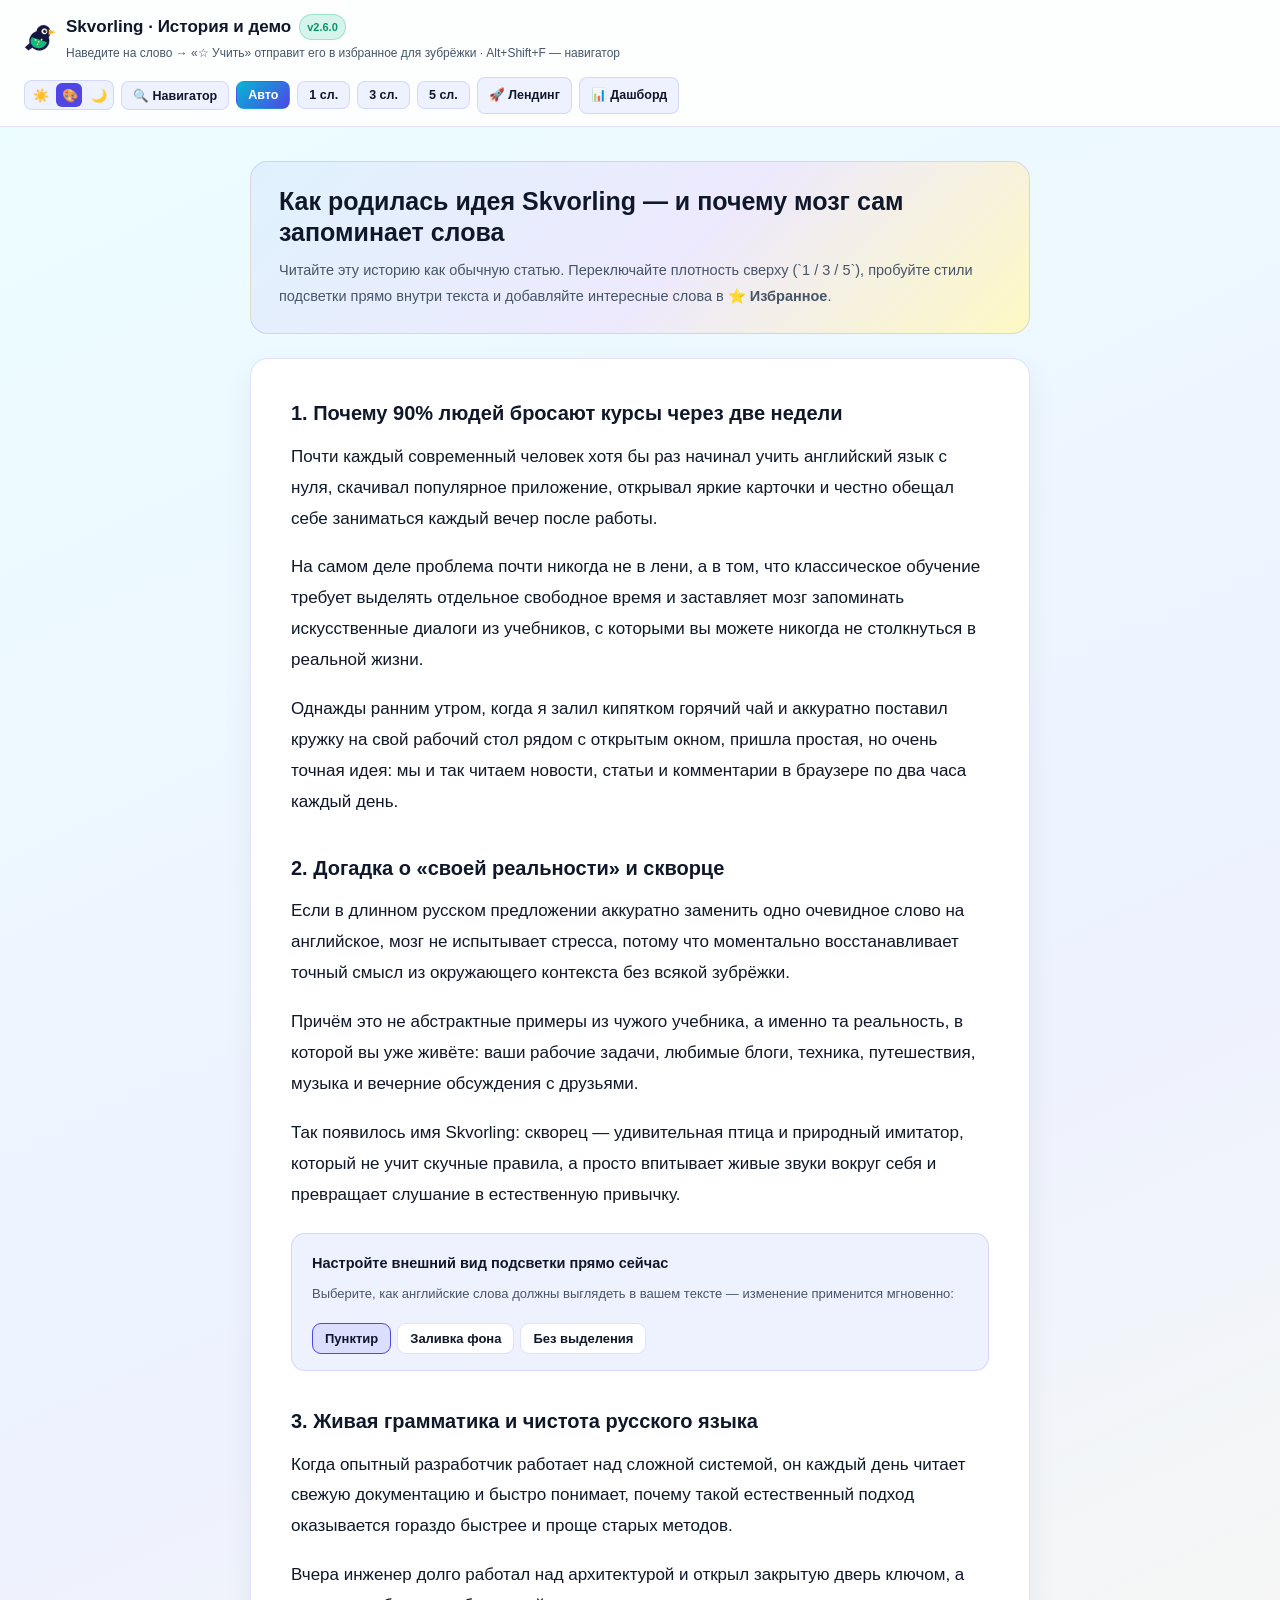
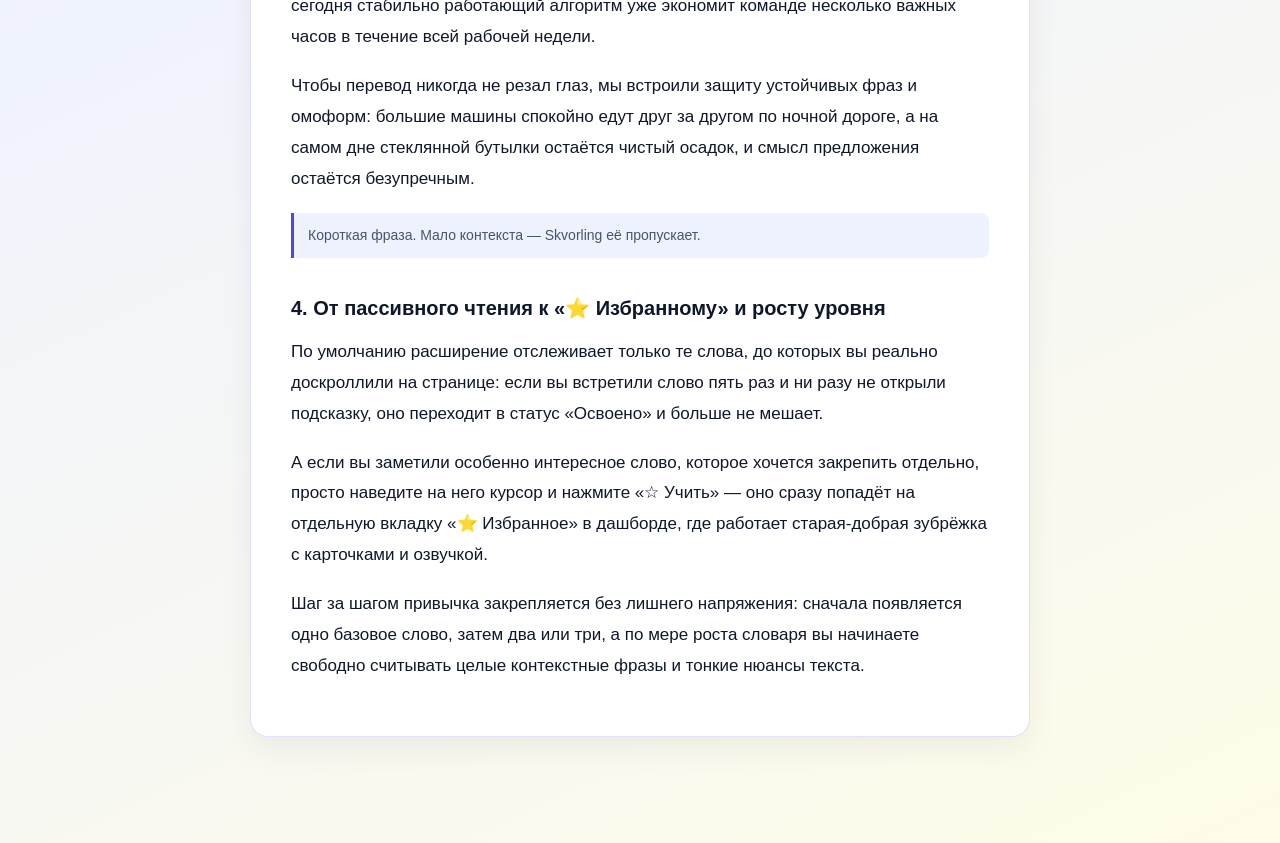
==== demo/demo.html @ 23ff7797 "Add files via upload" ====
<!DOCTYPE html>
<html lang="ru">
<head>
  <meta charset="UTF-8">
  <meta name="viewport" content="width=device-width, initial-scale=1.0">
  <title>Skvorling — История и живое демо</title>
  <link rel="stylesheet" href="../src/content.css">
  <style>
    :root {
      --bg: #060913; --bar: rgba(11, 17, 33, 0.9); --card: #11192e; --hero: linear-gradient(135deg, rgba(99,102,241,0.18), rgba(16,185,129,0.14));
      --text: #f8fafc; --muted: #94a3b8; --border: rgba(148,163,184,0.18); --accent: #6366f1; --btn: #18233f;
    }
    body[data-theme="light"] {
      --bg: #f8fafc; --bar: rgba(255,255,255,0.92); --card: #ffffff; --hero: #ffffff;
      --text: #0f172a; --muted: #475569; --border: rgba(15,23,42,0.10); --accent: #0f172a; --btn: #f1f5f9;
    }
    body[data-theme="colorful"] {
      --bg: linear-gradient(155deg, #ecfeff 0%, #eef2ff 50%, #fefce8 100%);
      --bar: rgba(255,255,255,0.88); --card: #ffffff;
      --hero: linear-gradient(135deg, #e0f2fe 0%, #ede9fe 55%, #fef9c3 100%);
      --text: #0f172a; --muted: #475569; --border: rgba(79,70,229,0.16); --accent: #4f46e5; --btn: #eef2ff;
    }
    * { box-sizing: border-box; }
    body {
      margin: 0; font-family: -apple-system, BlinkMacSystemFont, "Segoe UI", Roboto, Inter, sans-serif;
      background: var(--bg); color: var(--text); line-height: 1.82; font-size: 17px; min-height: 100vh;
      transition: background 0.25s ease, color 0.25s ease;
    }
    .topbar {
      background: var(--bar); backdrop-filter: blur(14px); color: var(--text); padding: 12px 24px;
      border-bottom: 1px solid var(--border);
      display: flex; align-items: center; justify-content: space-between; flex-wrap: wrap; gap: 12px;
      position: sticky; top: 0; z-index: 100;
    }
    .topbar-left { display: flex; align-items: center; gap: 10px; }
    .ver-pill {
      font-size: 11px; font-weight: 700; padding: 2px 7px; border-radius: 999px;
      background: rgba(16, 185, 129, 0.16); color: #059669; border: 1px solid rgba(16, 185, 129, 0.3);
    }
    body[data-theme="dark"] .ver-pill { color: #6ee7b7; }
    .controls { display: flex; align-items: center; gap: 7px; flex-wrap: wrap; font-size: 13px; }
    .pill-btn {
      background: var(--btn); border: 1px solid var(--border); color: var(--text);
      padding: 6px 11px; border-radius: 8px; cursor: pointer; font-size: 12.5px; font-weight: 600;
      text-decoration: none; transition: 0.15s;
    }
    .pill-btn:hover { border-color: var(--accent); }
    .pill-btn.active { background: var(--accent); border-color: transparent; color: #fff; }
    body[data-theme="colorful"] .pill-btn.active { background: linear-gradient(135deg, #06b6d4, #4f46e5); }
    .theme-mini { display: inline-flex; gap: 3px; padding: 2px; background: var(--btn); border: 1px solid var(--border); border-radius: 8px; }
    .theme-mini button { background: transparent; border: none; width: 26px; height: 24px; border-radius: 6px; cursor: pointer; font-size: 13px; }
    .theme-mini button.active { background: var(--accent); }
    .container { max-width: 820px; margin: 34px auto; padding: 0 20px 72px; }
    .hero {
      background: var(--hero); border: 1px solid var(--border);
      border-radius: 18px; padding: 24px 28px; margin-bottom: 24px;
    }
    .hero h1 { margin: 0 0 8px; font-size: 25px; line-height: 1.26; }
    .hero p { margin: 0; font-size: 14.5px; color: var(--muted); }
    article {
      background: var(--card); border: 1px solid var(--border);
      border-radius: 18px; padding: 36px 40px; box-shadow: 0 12px 32px rgba(15, 23, 42, 0.06);
    }
    article h2 { margin-top: 32px; margin-bottom: 10px; font-size: 20px; }
    article h2:first-child { margin-top: 0; }
    article p { margin: 0 0 18px; }
    .callout-widget {
      background: var(--btn); border: 1px solid var(--border); border-radius: 14px;
      padding: 16px 20px; margin: 22px 0;
      display: flex; align-items: center; justify-content: space-between; flex-wrap: wrap; gap: 14px;
    }
    .callout-widget strong { display: block; font-size: 14.5px; margin-bottom: 2px; }
    .callout-widget span { font-size: 13px; color: var(--muted); }
    .style-pills { display: flex; gap: 6px; flex-wrap: wrap; }
    .style-pick {
      background: var(--card); border: 1.5px solid var(--border); color: var(--text);
      padding: 7px 12px; border-radius: 9px; cursor: pointer; font-size: 13px; font-weight: 600;
      transition: 0.15s;
    }
    .style-pick.active { border-color: var(--accent); background: rgba(99, 102, 241, 0.14); }
    .short-note {
      background: var(--btn); border-left: 3px solid var(--accent); padding: 10px 14px;
      font-size: 14px; color: var(--muted); border-radius: 0 8px 8px 0; margin: 18px 0;
    }
  </style>
</head>
<body data-theme="colorful">
  <header class="topbar" translate="no">
    <div class="topbar-left">
      <img src="../icons/icon48.png" alt="Skvorling" width="32" height="32" style="display:block;">
      <div>
        <div style="display:flex;align-items:center;gap:8px;">
          <strong>Skvorling · История и демо</strong>
          <span class="ver-pill" data-skvorling-version>v2.6.0</span>
        </div>
        <div style="font-size: 12px; color: var(--muted);">Наведите на слово → «☆ Учить» отправит его в избранное для зубрёжки · Alt+Shift+F — навигатор</div>
      </div>
    </div>
    <div class="controls">
      <div class="theme-mini" id="demoThemeGroup" title="Тема оформления">
        <button type="button" data-theme="light">☀️</button>
        <button type="button" data-theme="colorful" class="active">🎨</button>
        <button type="button" data-theme="dark">🌙</button>
      </div>
      <button type="button" class="pill-btn" id="btnDemoNav">🔍 Навигатор</button>
      <button type="button" class="pill-btn" id="btnDemoAuto">Авто</button>
      <button type="button" class="pill-btn" data-density="1" data-cefr="A1">1 сл.</button>
      <button type="button" class="pill-btn" data-density="3" data-cefr="B1">3 сл.</button>
      <button type="button" class="pill-btn" data-density="5" data-cefr="C1">5 сл.</button>
      <a href="../landing/landing.html" class="pill-btn">🚀 Лендинг</a>
      <a href="../dashboard/dashboard.html" class="pill-btn">📊 Дашборд</a>
    </div>
  </header>

  <main class="container">
    <div class="hero" translate="no">
      <h1>Как родилась идея Skvorling — и почему мозг сам запоминает слова</h1>
      <p>Читайте эту историю как обычную статью. Переключайте плотность сверху (`1 / 3 / 5`), пробуйте стили подсветки прямо внутри текста и добавляйте интересные слова в <strong>⭐ Избранное</strong>.</p>
    </div>

    <article id="demoArticle">
      <h2>1. Почему 90% людей бросают курсы через две недели</h2>
      <p>Почти каждый современный человек хотя бы раз начинал учить английский язык с нуля, скачивал популярное приложение, открывал яркие карточки и честно обещал себе заниматься каждый вечер после работы.</p>
      <p>На самом деле проблема почти никогда не в лени, а в том, что классическое обучение требует выделять отдельное свободное время и заставляет мозг запоминать искусственные диалоги из учебников, с которыми вы можете никогда не столкнуться в реальной жизни.</p>
      <p>Однажды ранним утром, когда я залил кипятком горячий чай и аккуратно поставил кружку на свой рабочий стол рядом с открытым окном, пришла простая, но очень точная идея: мы и так читаем новости, статьи и комментарии в браузере по два часа каждый день.</p>

      <h2>2. Догадка о «своей реальности» и скворце</h2>
      <p>Если в длинном русском предложении аккуратно заменить одно очевидное слово на английское, мозг не испытывает стресса, потому что моментально восстанавливает точный смысл из окружающего контекста без всякой зубрёжки.</p>
      <p>Причём это не абстрактные примеры из чужого учебника, а именно та реальность, в которой вы уже живёте: ваши рабочие задачи, любимые блоги, техника, путешествия, музыка и вечерние обсуждения с друзьями.</p>
      <p>Так появилось имя Skvorling: скворец — удивительная птица и природный имитатор, который не учит скучные правила, а просто впитывает живые звуки вокруг себя и превращает слушание в естественную привычку.</p>

      <div class="callout-widget" translate="no">
        <div>
          <strong>Настройте внешний вид подсветки прямо сейчас</strong>
          <span>Выберите, как английские слова должны выглядеть в вашем тексте — изменение применится мгновенно:</span>
        </div>
        <div class="style-pills" id="inlineStyleGroup">
          <button type="button" class="style-pick" data-style="underline">Пунктир</button>
          <button type="button" class="style-pick" data-style="pill">Заливка фона</button>
          <button type="button" class="style-pick" data-style="minimal">Без выделения</button>
        </div>
      </div>

      <h2>3. Живая грамматика и чистота русского языка</h2>
      <p>Когда опытный разработчик работает над сложной системой, он каждый день читает свежую документацию и быстро понимает, почему такой естественный подход оказывается гораздо быстрее и проще старых методов.</p>
      <p>Вчера инженер долго работал над архитектурой и открыл закрытую дверь ключом, а сегодня стабильно работающий алгоритм уже экономит команде несколько важных часов в течение всей рабочей недели.</p>
      <p>Чтобы перевод никогда не резал глаз, мы встроили защиту устойчивых фраз и омоформ: большие машины спокойно едут друг за другом по ночной дороге, а на самом дне стеклянной бутылки остаётся чистый осадок, и смысл предложения остаётся безупречным.</p>

      <div class="short-note">Короткая фраза. Мало контекста — Skvorling её пропускает.</div>

      <h2>4. От пассивного чтения к «⭐ Избранному» и росту уровня</h2>
      <p>По умолчанию расширение отслеживает только те слова, до которых вы реально доскроллили на странице: если вы встретили слово пять раз и ни разу не открыли подсказку, оно переходит в статус «Освоено» и больше не мешает.</p>
      <p>А если вы заметили особенно интересное слово, которое хочется закрепить отдельно, просто наведите на него курсор и нажмите «☆ Учить» — оно сразу попадёт на отдельную вкладку «⭐ Избранное» в дашборде, где работает старая-добрая зубрёжка с карточками и озвучкой.</p>
      <p>Шаг за шагом привычка закрепляется без лишнего напряжения: сначала появляется одно базовое слово, затем два или три, а по мере роста словаря вы начинаете свободно считывать целые контекстные фразы и тонкие нюансы текста.</p>
    </article>
  </main>

  <script src="../src/version.js"></script>
  <script src="../src/dictionary.js"></script>
  <script src="../src/packs.js"></script>
  <script src="../src/nlp.js"></script>
  <script src="../src/storage.js"></script>
  <script src="../src/content.js"></script>
  <script src="demo.js"></script>
</body>
</html>
---- src/content.css ----
/* Kontext v2.0 In-Page Word Highlights, Isolated Floating Tooltip & Word Navigator */

.kontext-word {
  cursor: pointer;
  transition: background-color 0.18s ease, border-color 0.18s ease, box-shadow 0.2s ease;
  border-radius: 3px;
}

.kontext-style-underline .kontext-word {
  border-bottom: 1.5px dotted rgba(99, 102, 241, 0.72);
  padding-bottom: 0.5px;
}

.kontext-style-underline .kontext-word:hover {
  background-color: rgba(99, 102, 241, 0.12);
  border-bottom-style: solid;
}

.kontext-style-pill .kontext-word {
  background-color: rgba(99, 102, 241, 0.11);
  border-bottom: 1px solid rgba(99, 102, 241, 0.35);
  padding: 0 3px;
}

.kontext-style-pill .kontext-word:hover {
  background-color: rgba(99, 102, 241, 0.22);
}

.kontext-style-minimal .kontext-word {
  border-bottom: 1px dotted transparent;
}

.kontext-style-minimal .kontext-word:hover {
  border-bottom-color: rgba(99, 102, 241, 0.65);
  background-color: rgba(99, 102, 241, 0.08);
}

.kontext-word.kontext-mastered {
  border-bottom-color: rgba(16, 185, 129, 0.55) !important;
}

/* Active word focus ring when jumping via Word Navigator */
.kontext-word.kontext-nav-active {
  background-color: rgba(245, 158, 11, 0.28) !important;
  box-shadow: 0 0 0 2px rgba(245, 158, 11, 0.85);
  border-radius: 4px;
  padding: 0 3px;
}

/* Isolated Floating Tooltip */
#kontext-tooltip-root.kontext-tooltip {
  all: initial;
  position: fixed;
  z-index: 2147483647;
  width: 282px;
  box-sizing: border-box;
  font-family: -apple-system, BlinkMacSystemFont, "Segoe UI", Roboto, Inter, Helvetica, Arial, sans-serif;
  font-size: 13px;
  line-height: 1.45;
  color: #f8fafc;
  background: #0f172a;
  border: 1px solid rgba(148, 163, 184, 0.22);
  border-radius: 12px;
  padding: 12px 14px;
  box-shadow: 0 14px 36px rgba(2, 6, 23, 0.48), 0 2px 8px rgba(2, 6, 23, 0.25);
  animation: kontextFadeIn 0.14s ease-out;
}

@keyframes kontextFadeIn {
  from { opacity: 0; transform: translateY(3px); }
  to { opacity: 1; transform: translateY(0); }
}

#kontext-tooltip-root .kt-header {
  display: flex;
  align-items: center;
  justify-content: space-between;
  gap: 8px;
  margin-bottom: 6px;
}

#kontext-tooltip-root .kt-word-group {
  display: flex;
  align-items: baseline;
  gap: 6px;
  flex-wrap: wrap;
}

#kontext-tooltip-root .kt-badges {
  display: flex;
  align-items: center;
  gap: 4px;
  flex-shrink: 0;
}

#kontext-tooltip-root .kt-en {
  font-size: 16px;
  font-weight: 700;
  color: #ffffff;
  letter-spacing: -0.01em;
}

#kontext-tooltip-root .kt-ipa {
  font-size: 12px;
  color: #94a3b8;
  font-family: "Lucida Sans Unicode", "Segoe UI", sans-serif;
}

#kontext-tooltip-root .kt-badge {
  font-size: 10px;
  font-weight: 700;
  padding: 2px 6px;
  border-radius: 999px;
  letter-spacing: 0.03em;
}

#kontext-tooltip-root .kt-core { background: rgba(250, 204, 21, 0.18); color: #fde047; }
#kontext-tooltip-root .kt-level-A1 { background: rgba(16, 185, 129, 0.2); color: #6ee7b7; }
#kontext-tooltip-root .kt-level-A2 { background: rgba(56, 189, 248, 0.2); color: #7dd3fc; }
#kontext-tooltip-root .kt-level-B1 { background: rgba(99, 102, 241, 0.25); color: #a5b4fc; }
#kontext-tooltip-root .kt-level-B2 { background: rgba(245, 158, 11, 0.22); color: #fcd34d; }
#kontext-tooltip-root .kt-level-C1 { background: rgba(244, 63, 94, 0.22); color: #fda4af; }

#kontext-tooltip-root .kt-translation {
  display: flex;
  flex-direction: column;
  gap: 2px;
  margin-bottom: 8px;
}

#kontext-tooltip-root .kt-ru {
  font-size: 14px;
  font-weight: 600;
  color: #e2e8f0;
}

#kontext-tooltip-root .kt-lemma {
  font-size: 12px;
  font-weight: 400;
  color: #94a3b8;
}

#kontext-tooltip-root .kt-grammar {
  font-size: 11.5px;
  color: #38bdf8;
}

#kontext-tooltip-root .kt-cue {
  font-size: 11px;
  color: #a5b4fc;
  background: rgba(99, 102, 241, 0.14);
  border-radius: 6px;
  padding: 4px 8px;
  margin-bottom: 8px;
}

#kontext-tooltip-root .kt-progress-row {
  display: flex;
  align-items: center;
  gap: 8px;
  margin-bottom: 10px;
}

#kontext-tooltip-root .kt-bar {
  flex: 1;
  height: 5px;
  background: rgba(148, 163, 184, 0.2);
  border-radius: 999px;
  overflow: hidden;
}

#kontext-tooltip-root .kt-bar-fill {
  height: 100%;
  background: linear-gradient(90deg, #6366f1, #10b981);
  border-radius: 999px;
  transition: width 0.25s ease;
}

#kontext-tooltip-root .kt-status {
  font-size: 11px;
  color: #cbd5e1;
  white-space: nowrap;
}

#kontext-tooltip-root .kt-actions {
  display: flex;
  gap: 6px;
}

#kontext-tooltip-root .kt-btn {
  flex: 1;
  border: 1px solid rgba(148, 163, 184, 0.2);
  background: rgba(30, 41, 59, 0.9);
  color: #e2e8f0;
  font-family: inherit;
  font-size: 11.5px;
  font-weight: 500;
  padding: 5px 6px;
  border-radius: 7px;
  cursor: pointer;
  transition: background 0.15s ease, border-color 0.15s ease;
  text-align: center;
}

#kontext-tooltip-root .kt-btn:hover {
  background: rgba(51, 65, 85, 1);
  border-color: rgba(148, 163, 184, 0.45);
}

#kontext-tooltip-root .kt-btn-know:hover {
  background: rgba(16, 185, 129, 0.22);
  border-color: rgba(16, 185, 129, 0.5);
  color: #6ee7b7;
}

#kontext-tooltip-root .kt-btn-hide:hover {
  background: rgba(244, 63, 94, 0.2);
  border-color: rgba(244, 63, 94, 0.45);
  color: #fda4af;
}

/* Floating Word Navigator Bar (Ctrl+F style) */
#kontext-navigator-root.kontext-nav {
  all: initial;
  position: fixed;
  top: 16px;
  right: 20px;
  z-index: 2147483647;
  display: flex;
  align-items: center;
  gap: 6px;
  padding: 7px 10px;
  border-radius: 12px;
  background: rgba(15, 23, 42, 0.96);
  backdrop-filter: blur(8px);
  border: 1px solid rgba(148, 163, 184, 0.26);
  box-shadow: 0 12px 32px rgba(2, 6, 23, 0.48);
  font-family: -apple-system, BlinkMacSystemFont, "Segoe UI", Roboto, Inter, sans-serif;
  color: #f8fafc;
  font-size: 12.5px;
  user-select: none;
}

#kontext-navigator-root .kn-brand {
  width: 22px;
  height: 22px;
  border-radius: 6px;
  background: linear-gradient(135deg, #6366f1, #10b981);
  display: inline-flex;
  align-items: center;
  justify-content: center;
  font-weight: 800;
  font-size: 12px;
  color: #fff;
}

#kontext-navigator-root .kn-counter {
  font-weight: 700;
  font-variant-numeric: tabular-nums;
  min-width: 48px;
  text-align: center;
  color: #e2e8f0;
}

#kontext-navigator-root .kn-filter {
  background: rgba(99, 102, 241, 0.18);
  border: 1px solid rgba(99, 102, 241, 0.35);
  color: #c7d2fe;
  font-family: inherit;
  font-size: 11px;
  font-weight: 600;
  padding: 3px 8px;
  border-radius: 6px;
  cursor: pointer;
}

#kontext-navigator-root .kn-divider {
  width: 1px;
  height: 18px;
  background: rgba(148, 163, 184, 0.22);
  margin: 0 2px;
}

#kontext-navigator-root .kn-btn {
  background: rgba(30, 41, 59, 0.9);
  border: 1px solid rgba(148, 163, 184, 0.18);
  color: #e2e8f0;
  font-family: inherit;
  font-size: 12.5px;
  font-weight: 600;
  width: 28px;
  height: 26px;
  border-radius: 6px;
  cursor: pointer;
  display: inline-flex;
  align-items: center;
  justify-content: center;
  transition: background 0.14s ease, border-color 0.14s ease;
}

#kontext-navigator-root .kn-btn:hover {
  background: rgba(51, 65, 85, 1);
  border-color: rgba(165, 180, 252, 0.55);
}

#kontext-navigator-root .kn-close:hover {
  background: rgba(244, 63, 94, 0.25);
  color: #fda4af;
}

/* Starred (Active Study) Word & Tooltip Button (v2.6) */
.kontext-word.kontext-starred {
  border-bottom-color: rgba(245, 158, 11, 0.85) !important;
}
#kontext-tooltip-root .kt-btn-speak,
#kontext-tooltip-root .kt-btn-hide { flex: 0 0 34px; }
#kontext-tooltip-root .kt-btn-star.is-starred {
  background: rgba(245, 158, 11, 0.22);
  border-color: rgba(245, 158, 11, 0.55);
  color: #fde047;
}
#kontext-tooltip-root .kt-btn-star:hover {
  background: rgba(245, 158, 11, 0.18);
  border-color: rgba(245, 158, 11, 0.5);
  color: #fde047;
}
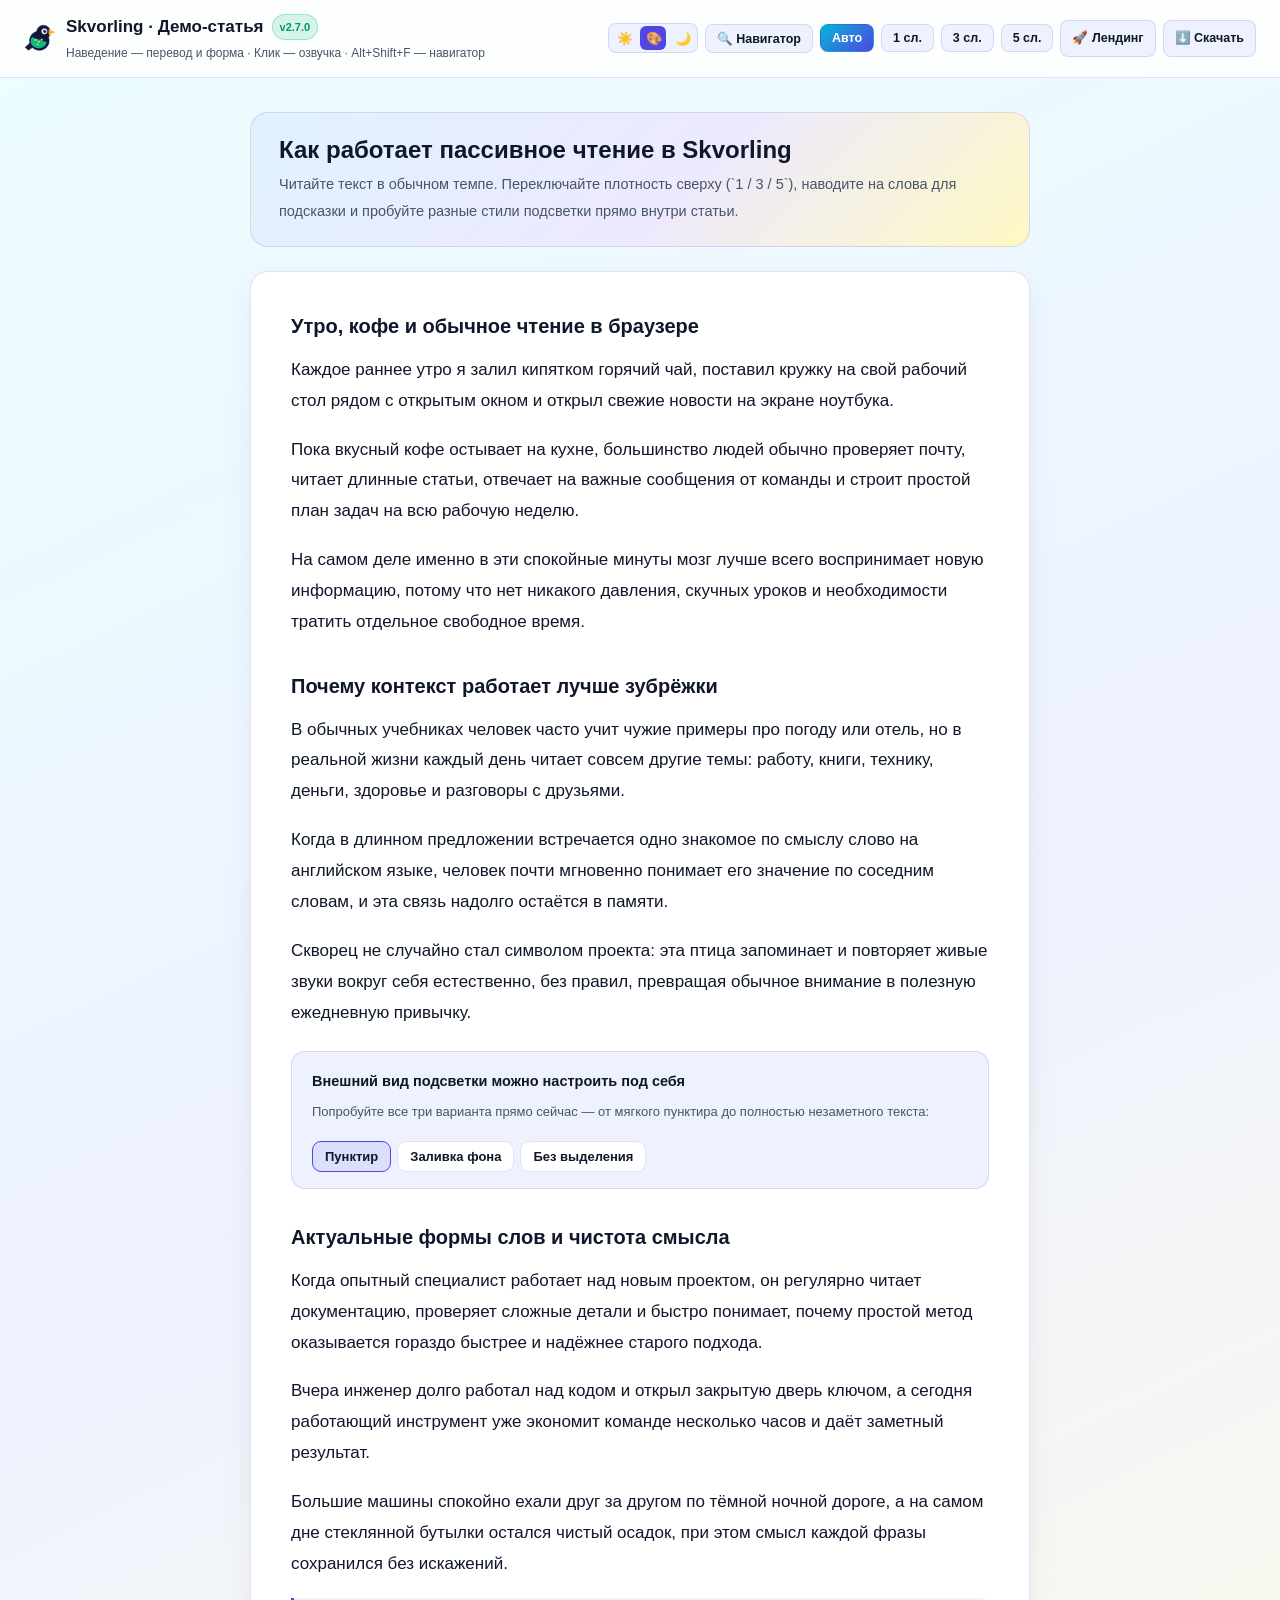
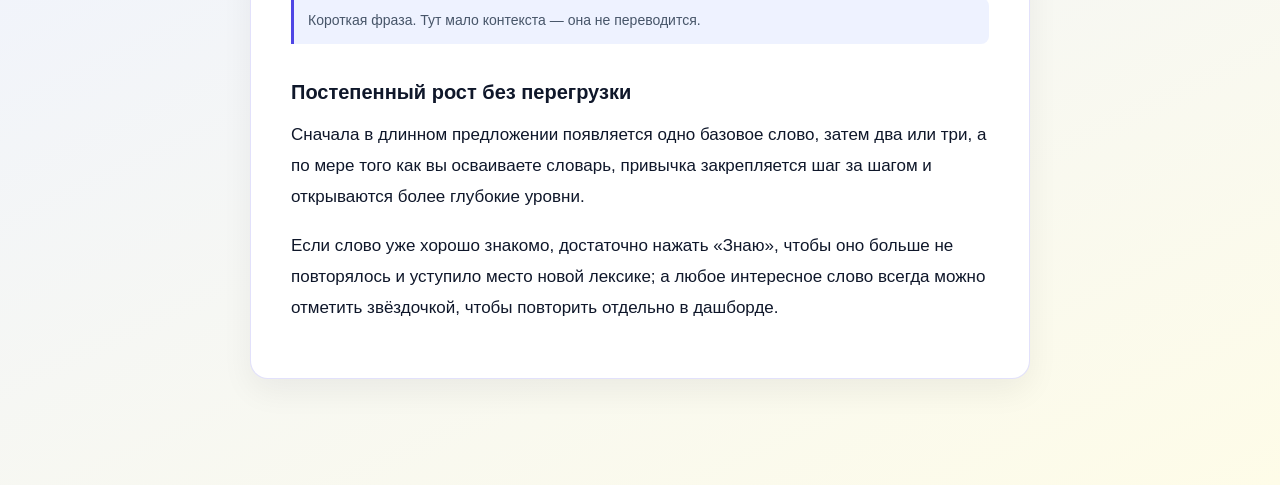
==== commit 72a30e1a: "Add files via upload" ====
--- a/demo/demo.html
+++ b/demo/demo.html
@@ -3,11 +3,12 @@
 <head>
   <meta charset="UTF-8">
   <meta name="viewport" content="width=device-width, initial-scale=1.0">
-  <title>Skvorling — История и живое демо</title>
+  <title>Skvorling — Демо-статья</title>
+  <link rel="icon" type="image/png" href="../icons/icon48.png">
   <link rel="stylesheet" href="../src/content.css">
   <style>
     :root {
-      --bg: #060913; --bar: rgba(11, 17, 33, 0.9); --card: #11192e; --hero: linear-gradient(135deg, rgba(99,102,241,0.18), rgba(16,185,129,0.14));
+      --bg: #060913; --bar: rgba(11, 17, 33, 0.9); --card: #11192e; --hero: linear-gradient(135deg, rgba(99,102,241,0.16), rgba(16,185,129,0.12));
       --text: #f8fafc; --muted: #94a3b8; --border: rgba(148,163,184,0.18); --accent: #6366f1; --btn: #18233f;
     }
     body[data-theme="light"] {
@@ -53,15 +54,15 @@
     .container { max-width: 820px; margin: 34px auto; padding: 0 20px 72px; }
     .hero {
       background: var(--hero); border: 1px solid var(--border);
-      border-radius: 18px; padding: 24px 28px; margin-bottom: 24px;
+      border-radius: 18px; padding: 22px 28px; margin-bottom: 24px;
     }
-    .hero h1 { margin: 0 0 8px; font-size: 25px; line-height: 1.26; }
+    .hero h1 { margin: 0 0 6px; font-size: 24px; line-height: 1.28; }
     .hero p { margin: 0; font-size: 14.5px; color: var(--muted); }
     article {
       background: var(--card); border: 1px solid var(--border);
       border-radius: 18px; padding: 36px 40px; box-shadow: 0 12px 32px rgba(15, 23, 42, 0.06);
     }
-    article h2 { margin-top: 32px; margin-bottom: 10px; font-size: 20px; }
+    article h2 { margin-top: 30px; margin-bottom: 10px; font-size: 20px; }
     article h2:first-child { margin-top: 0; }
     article p { margin: 0 0 18px; }
     .callout-widget {
@@ -90,10 +91,10 @@
       <img src="../icons/icon48.png" alt="Skvorling" width="32" height="32" style="display:block;">
       <div>
         <div style="display:flex;align-items:center;gap:8px;">
-          <strong>Skvorling · История и демо</strong>
-          <span class="ver-pill" data-skvorling-version>v2.6.0</span>
+          <strong>Skvorling · Демо-статья</strong>
+          <span class="ver-pill" data-skvorling-version>v2.7.0</span>
         </div>
-        <div style="font-size: 12px; color: var(--muted);">Наведите на слово → «☆ Учить» отправит его в избранное для зубрёжки · Alt+Shift+F — навигатор</div>
+        <div style="font-size: 12px; color: var(--muted);">Наведение — перевод и форма · Клик — озвучка · Alt+Shift+F — навигатор</div>
       </div>
     </div>
     <div class="controls">
@@ -107,32 +108,32 @@
       <button type="button" class="pill-btn" data-density="1" data-cefr="A1">1 сл.</button>
       <button type="button" class="pill-btn" data-density="3" data-cefr="B1">3 сл.</button>
       <button type="button" class="pill-btn" data-density="5" data-cefr="C1">5 сл.</button>
-      <a href="../landing/landing.html" class="pill-btn">🚀 Лендинг</a>
-      <a href="../dashboard/dashboard.html" class="pill-btn">📊 Дашборд</a>
+      <a href="../index.html" class="pill-btn">🚀 Лендинг</a>
+      <a href="../index.html#install" class="pill-btn">⬇️ Скачать</a>
     </div>
   </header>
 
   <main class="container">
     <div class="hero" translate="no">
-      <h1>Как родилась идея Skvorling — и почему мозг сам запоминает слова</h1>
-      <p>Читайте эту историю как обычную статью. Переключайте плотность сверху (`1 / 3 / 5`), пробуйте стили подсветки прямо внутри текста и добавляйте интересные слова в <strong>⭐ Избранное</strong>.</p>
+      <h1>Как работает пассивное чтение в Skvorling</h1>
+      <p>Читайте текст в обычном темпе. Переключайте плотность сверху (`1 / 3 / 5`), наводите на слова для подсказки и пробуйте разные стили подсветки прямо внутри статьи.</p>
     </div>
 
     <article id="demoArticle">
-      <h2>1. Почему 90% людей бросают курсы через две недели</h2>
-      <p>Почти каждый современный человек хотя бы раз начинал учить английский язык с нуля, скачивал популярное приложение, открывал яркие карточки и честно обещал себе заниматься каждый вечер после работы.</p>
-      <p>На самом деле проблема почти никогда не в лени, а в том, что классическое обучение требует выделять отдельное свободное время и заставляет мозг запоминать искусственные диалоги из учебников, с которыми вы можете никогда не столкнуться в реальной жизни.</p>
-      <p>Однажды ранним утром, когда я залил кипятком горячий чай и аккуратно поставил кружку на свой рабочий стол рядом с открытым окном, пришла простая, но очень точная идея: мы и так читаем новости, статьи и комментарии в браузере по два часа каждый день.</p>
+      <h2>Утро, кофе и обычное чтение в браузере</h2>
+      <p>Каждое раннее утро я залил кипятком горячий чай, поставил кружку на свой рабочий стол рядом с открытым окном и открыл свежие новости на экране ноутбука.</p>
+      <p>Пока вкусный кофе остывает на кухне, большинство людей обычно проверяет почту, читает длинные статьи, отвечает на важные сообщения от команды и строит простой план задач на всю рабочую неделю.</p>
+      <p>На самом деле именно в эти спокойные минуты мозг лучше всего воспринимает новую информацию, потому что нет никакого давления, скучных уроков и необходимости тратить отдельное свободное время.</p>
 
-      <h2>2. Догадка о «своей реальности» и скворце</h2>
-      <p>Если в длинном русском предложении аккуратно заменить одно очевидное слово на английское, мозг не испытывает стресса, потому что моментально восстанавливает точный смысл из окружающего контекста без всякой зубрёжки.</p>
-      <p>Причём это не абстрактные примеры из чужого учебника, а именно та реальность, в которой вы уже живёте: ваши рабочие задачи, любимые блоги, техника, путешествия, музыка и вечерние обсуждения с друзьями.</p>
-      <p>Так появилось имя Skvorling: скворец — удивительная птица и природный имитатор, который не учит скучные правила, а просто впитывает живые звуки вокруг себя и превращает слушание в естественную привычку.</p>
+      <h2>Почему контекст работает лучше зубрёжки</h2>
+      <p>В обычных учебниках человек часто учит чужие примеры про погоду или отель, но в реальной жизни каждый день читает совсем другие темы: работу, книги, технику, деньги, здоровье и разговоры с друзьями.</p>
+      <p>Когда в длинном предложении встречается одно знакомое по смыслу слово на английском языке, человек почти мгновенно понимает его значение по соседним словам, и эта связь надолго остаётся в памяти.</p>
+      <p>Скворец не случайно стал символом проекта: эта птица запоминает и повторяет живые звуки вокруг себя естественно, без правил, превращая обычное внимание в полезную ежедневную привычку.</p>
 
       <div class="callout-widget" translate="no">
         <div>
-          <strong>Настройте внешний вид подсветки прямо сейчас</strong>
-          <span>Выберите, как английские слова должны выглядеть в вашем тексте — изменение применится мгновенно:</span>
+          <strong>Внешний вид подсветки можно настроить под себя</strong>
+          <span>Попробуйте все три варианта прямо сейчас — от мягкого пунктира до полностью незаметного текста:</span>
         </div>
         <div class="style-pills" id="inlineStyleGroup">
           <button type="button" class="style-pick" data-style="underline">Пунктир</button>
@@ -141,17 +142,16 @@
         </div>
       </div>
 
-      <h2>3. Живая грамматика и чистота русского языка</h2>
-      <p>Когда опытный разработчик работает над сложной системой, он каждый день читает свежую документацию и быстро понимает, почему такой естественный подход оказывается гораздо быстрее и проще старых методов.</p>
-      <p>Вчера инженер долго работал над архитектурой и открыл закрытую дверь ключом, а сегодня стабильно работающий алгоритм уже экономит команде несколько важных часов в течение всей рабочей недели.</p>
-      <p>Чтобы перевод никогда не резал глаз, мы встроили защиту устойчивых фраз и омоформ: большие машины спокойно едут друг за другом по ночной дороге, а на самом дне стеклянной бутылки остаётся чистый осадок, и смысл предложения остаётся безупречным.</p>
+      <h2>Актуальные формы слов и чистота смысла</h2>
+      <p>Когда опытный специалист работает над новым проектом, он регулярно читает документацию, проверяет сложные детали и быстро понимает, почему простой метод оказывается гораздо быстрее и надёжнее старого подхода.</p>
+      <p>Вчера инженер долго работал над кодом и открыл закрытую дверь ключом, а сегодня работающий инструмент уже экономит команде несколько часов и даёт заметный результат.</p>
+      <p>Большие машины спокойно ехали друг за другом по тёмной ночной дороге, а на самом дне стеклянной бутылки остался чистый осадок, при этом смысл каждой фразы сохранился без искажений.</p>
 
-      <div class="short-note">Короткая фраза. Мало контекста — Skvorling её пропускает.</div>
+      <div class="short-note">Короткая фраза. Тут мало контекста — она не переводится.</div>
 
-      <h2>4. От пассивного чтения к «⭐ Избранному» и росту уровня</h2>
-      <p>По умолчанию расширение отслеживает только те слова, до которых вы реально доскроллили на странице: если вы встретили слово пять раз и ни разу не открыли подсказку, оно переходит в статус «Освоено» и больше не мешает.</p>
-      <p>А если вы заметили особенно интересное слово, которое хочется закрепить отдельно, просто наведите на него курсор и нажмите «☆ Учить» — оно сразу попадёт на отдельную вкладку «⭐ Избранное» в дашборде, где работает старая-добрая зубрёжка с карточками и озвучкой.</p>
-      <p>Шаг за шагом привычка закрепляется без лишнего напряжения: сначала появляется одно базовое слово, затем два или три, а по мере роста словаря вы начинаете свободно считывать целые контекстные фразы и тонкие нюансы текста.</p>
+      <h2>Постепенный рост без перегрузки</h2>
+      <p>Сначала в длинном предложении появляется одно базовое слово, затем два или три, а по мере того как вы осваиваете словарь, привычка закрепляется шаг за шагом и открываются более глубокие уровни.</p>
+      <p>Если слово уже хорошо знакомо, достаточно нажать «Знаю», чтобы оно больше не повторялось и уступило место новой лексике; а любое интересное слово всегда можно отметить звёздочкой, чтобы повторить отдельно в дашборде.</p>
     </article>
   </main>
 
--- a/src/content.css
+++ b/src/content.css
@@ -324,3 +324,7 @@
   border-color: rgba(245, 158, 11, 0.5);
   color: #fde047;
 }
+
+/* v2.7 Non-jumping single-line tooltip action buttons */
+#kontext-tooltip-root .kt-btn { white-space: nowrap; }
+#kontext-tooltip-root .kt-btn-star { flex: 0 0 38px; font-size: 13px; }
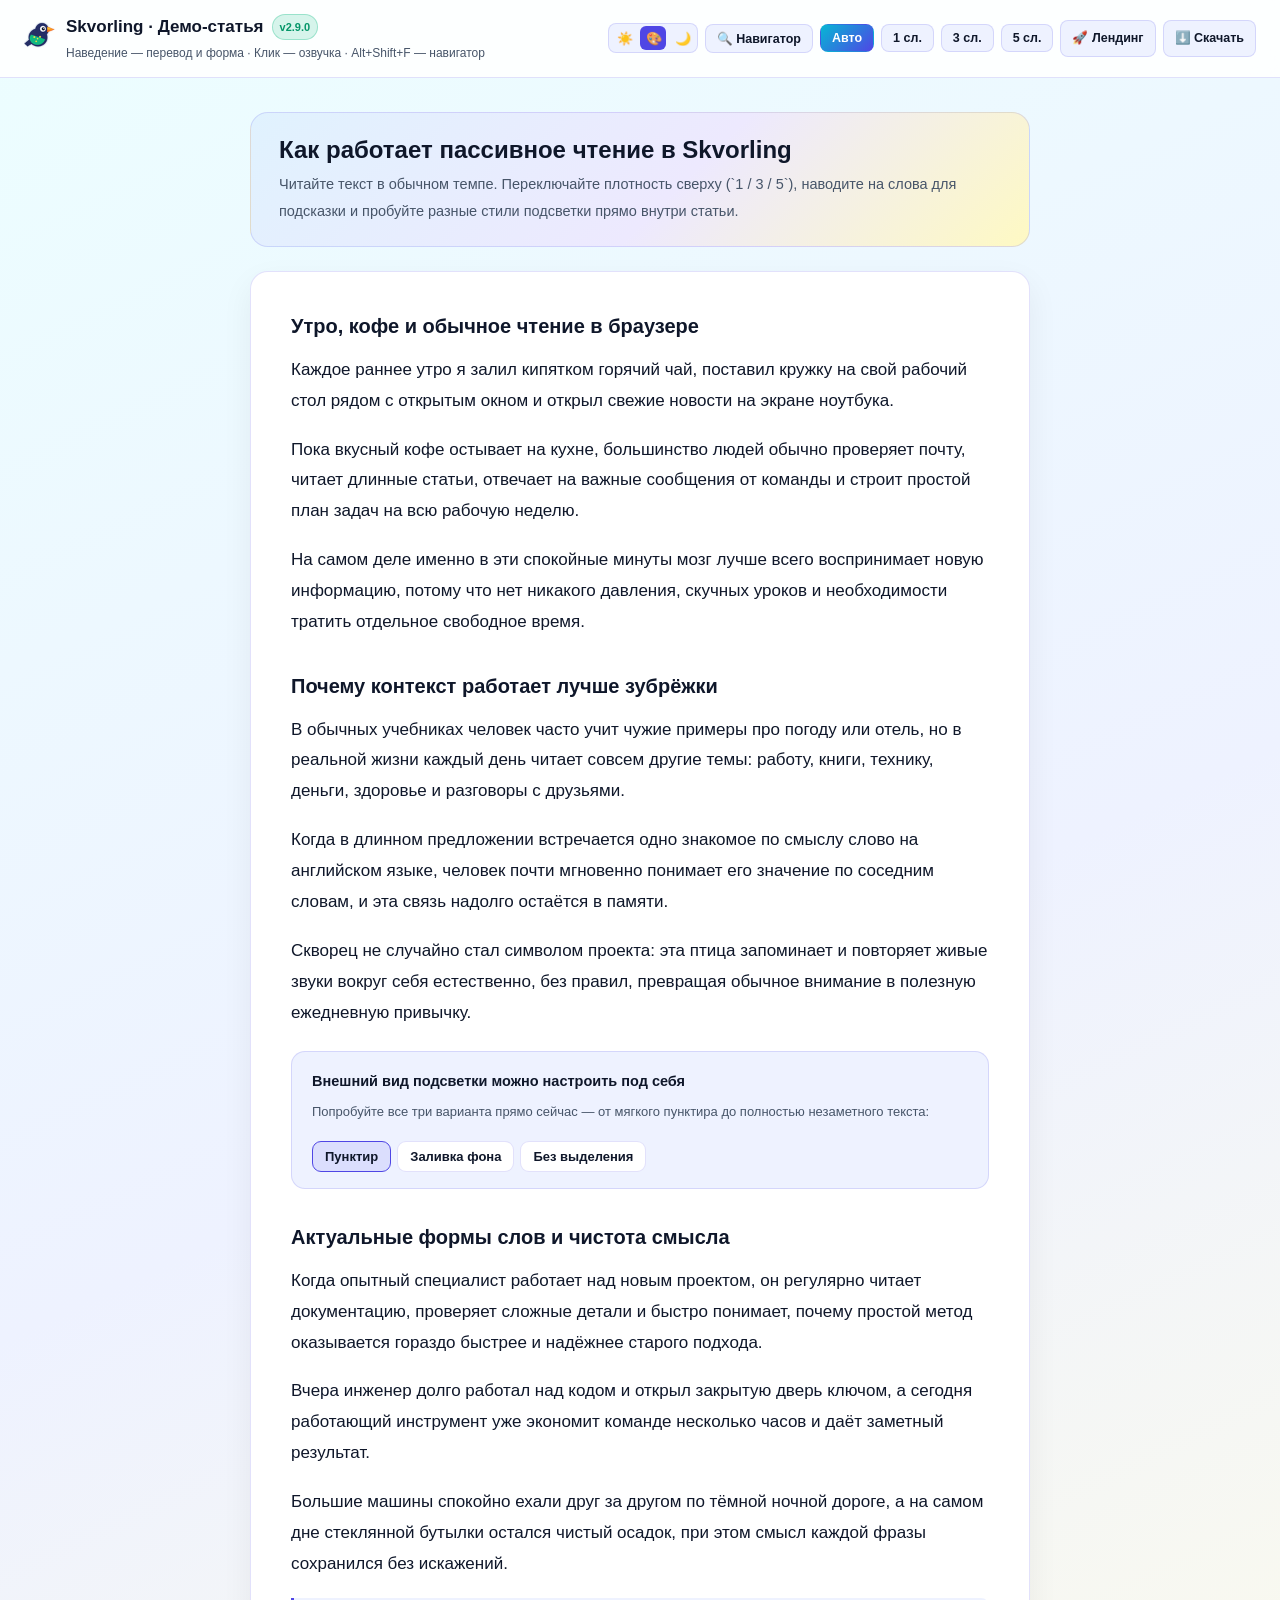
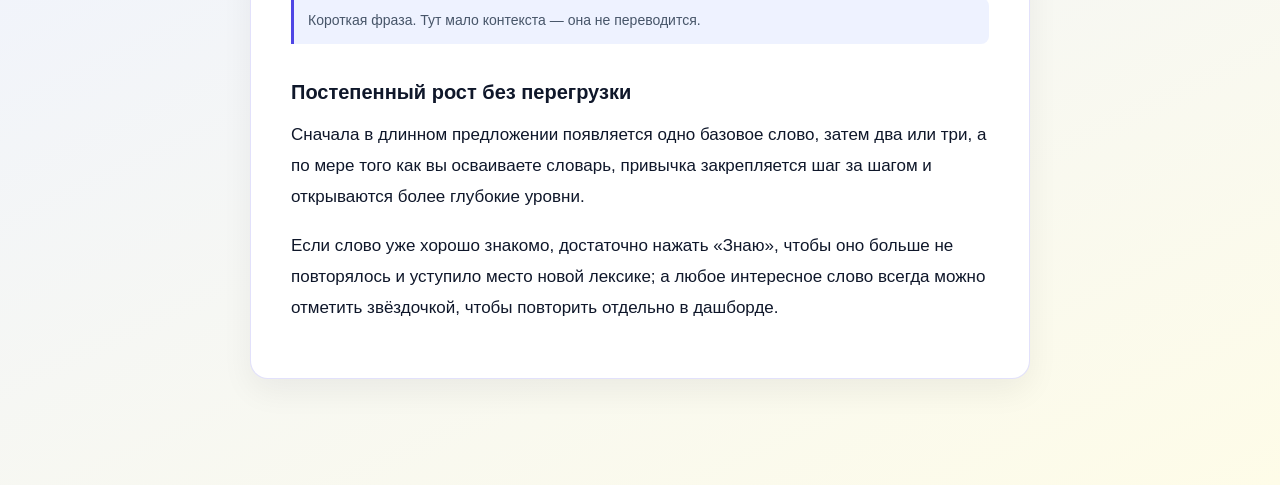
==== commit 09e2f3d5: "Add files via upload" ====
--- a/demo/demo.html
+++ b/demo/demo.html
@@ -85,7 +85,7 @@
     }
   </style>
 </head>
-<body data-theme="colorful">
+<body data-theme="colorful" data-skvorling-demo="1">
   <header class="topbar" translate="no">
     <div class="topbar-left">
       <img src="../icons/icon48.png" alt="Skvorling" width="32" height="32" style="display:block;">
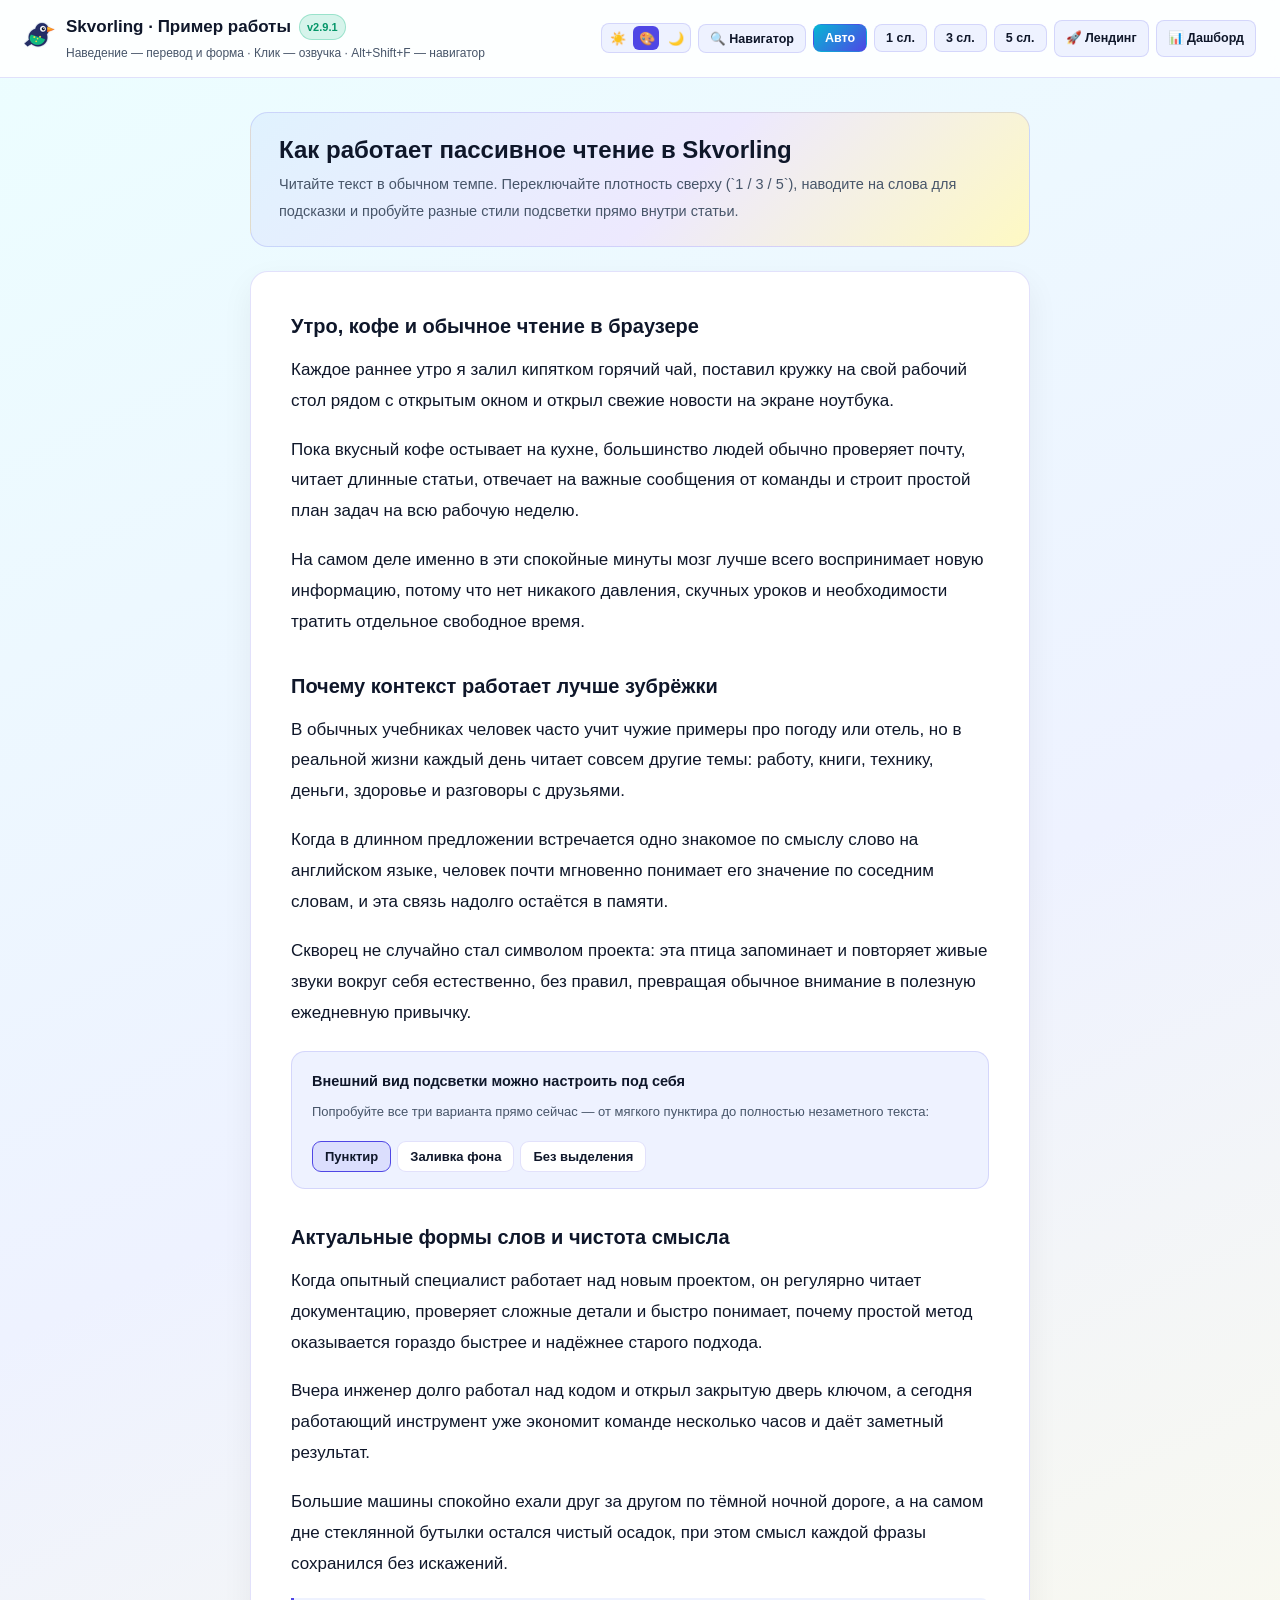
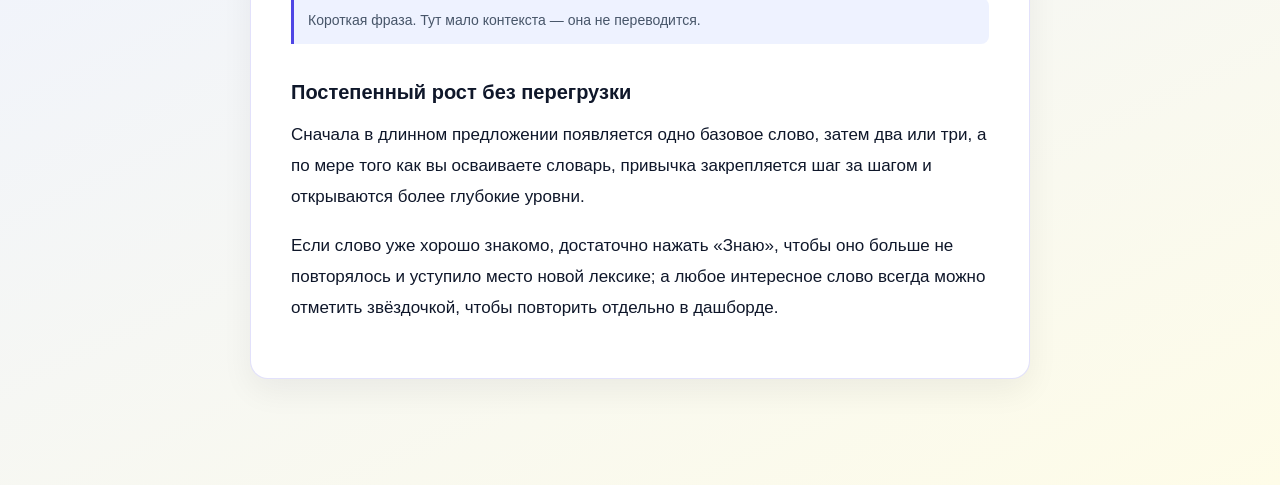
==== commit 332d8388: "Add files via upload" ====
--- a/demo/demo.html
+++ b/demo/demo.html
@@ -3,8 +3,7 @@
 <head>
   <meta charset="UTF-8">
   <meta name="viewport" content="width=device-width, initial-scale=1.0">
-  <title>Skvorling — Демо-статья</title>
-  <link rel="icon" type="image/png" href="../icons/icon48.png">
+  <title>Skvorling — Пример работы</title>
   <link rel="stylesheet" href="../src/content.css">
   <style>
     :root {
@@ -91,7 +90,7 @@
       <img src="../icons/icon48.png" alt="Skvorling" width="32" height="32" style="display:block;">
       <div>
         <div style="display:flex;align-items:center;gap:8px;">
-          <strong>Skvorling · Демо-статья</strong>
+          <strong>Skvorling · Пример работы</strong>
           <span class="ver-pill" data-skvorling-version>v2.7.0</span>
         </div>
         <div style="font-size: 12px; color: var(--muted);">Наведение — перевод и форма · Клик — озвучка · Alt+Shift+F — навигатор</div>
@@ -108,8 +107,8 @@
       <button type="button" class="pill-btn" data-density="1" data-cefr="A1">1 сл.</button>
       <button type="button" class="pill-btn" data-density="3" data-cefr="B1">3 сл.</button>
       <button type="button" class="pill-btn" data-density="5" data-cefr="C1">5 сл.</button>
-      <a href="../index.html" class="pill-btn">🚀 Лендинг</a>
-      <a href="../index.html#install" class="pill-btn">⬇️ Скачать</a>
+      <a href="../landing/landing.html" class="pill-btn">🚀 Лендинг</a>
+      <a href="../dashboard/dashboard.html" class="pill-btn">📊 Дашборд</a>
     </div>
   </header>
 
